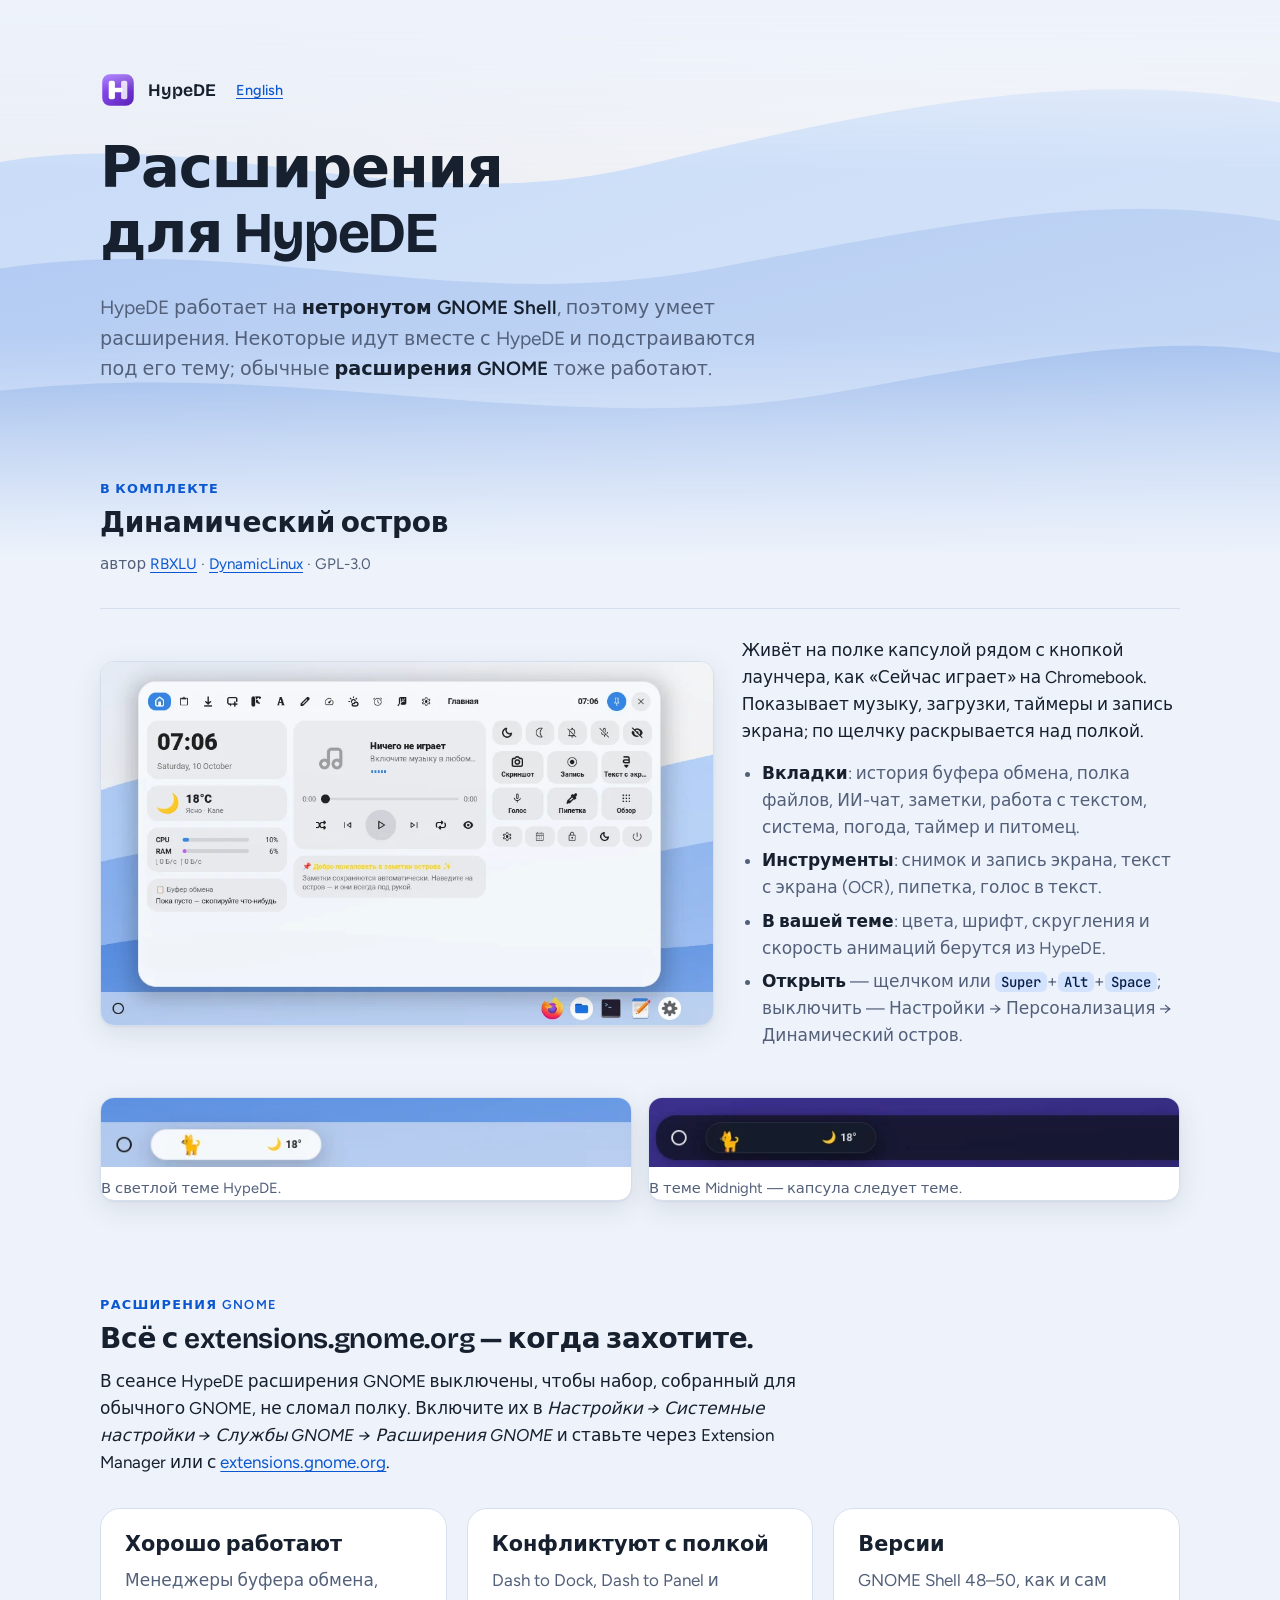
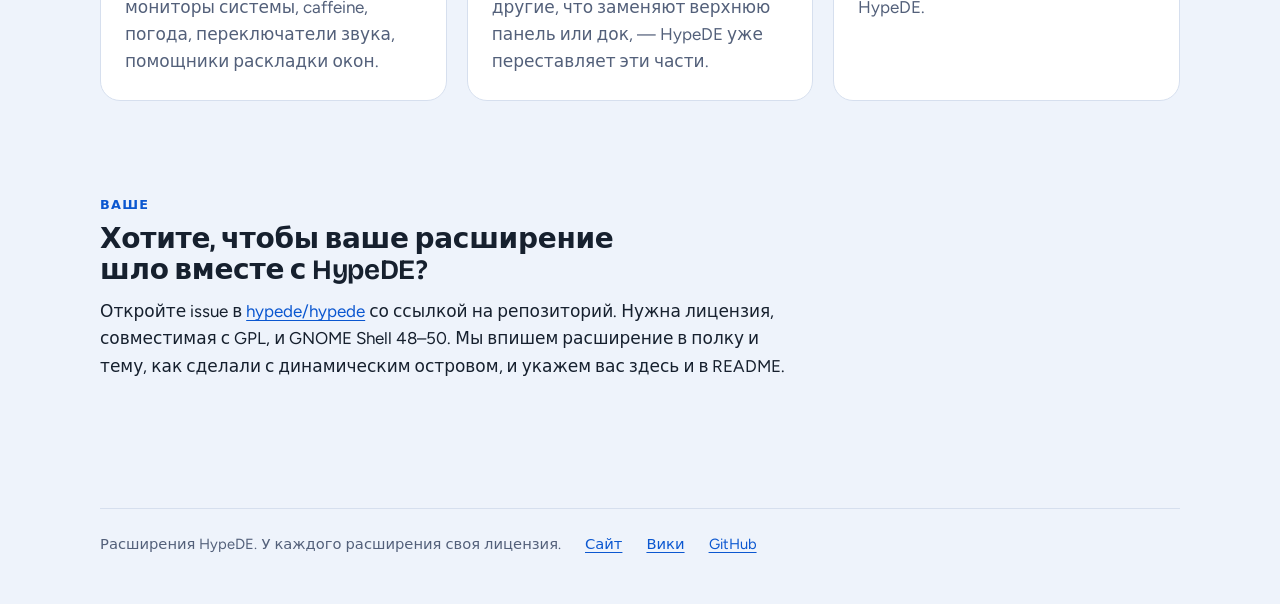
==== ru/index.html @ a624a208 "First version Co-Authored-By: Claude Opus 5.5 <noreply@anthropic.com> Claude-Session: https://claude" ====
<!doctype html>
<html lang="ru">
<head>
<meta charset="utf-8">
<meta name="viewport" content="width=device-width, initial-scale=1, viewport-fit=cover">
<title>Расширения HypeDE</title>
<meta name="description" content="Расширения для HypeDE: динамический остров на полке и как пользоваться расширениями GNOME.">
<link rel="icon" href="../assets/img/logo.svg" type="image/svg+xml">
<link rel="alternate" hreflang="en" href="https://extensions.hypede.xyz/">
<link rel="preconnect" href="https://fonts.googleapis.com">
<link rel="preconnect" href="https://fonts.gstatic.com" crossorigin>
<link rel="stylesheet" href="https://fonts.googleapis.com/css2?family=Bricolage+Grotesque:opsz,wght@12..96,600;12..96,700&family=Figtree:wght@400;500;600&family=JetBrains+Mono:wght@500&display=swap">
<link rel="stylesheet" href="../assets/site.css?v=d804f1b828">
<style>
  body { padding-block-end: 48px; }
  kbd { font: 500 0.82em var(--font-mono); padding: 1px 6px; border-radius: 6px; background: var(--accent-soft); color: var(--on-accent-soft); }
  .by { color: var(--muted); font-size: 0.95rem; }
  .caps { display: grid; grid-template-columns: repeat(auto-fit, minmax(260px, 1fr)); gap: 16px; margin-top: 20px; }
  .caps figure { border-radius: 14px; overflow: hidden; }
  @media (prefers-reduced-motion: no-preference) {
    .hero > * { animation: rise-in 700ms cubic-bezier(0.2, 0.8, 0.2, 1) both; }
    .hero > :nth-child(2) { animation-delay: 80ms; }
    .hero > :nth-child(3) { animation-delay: 160ms; }
    section { animation: rise-in 800ms cubic-bezier(0.2, 0.8, 0.2, 1) 200ms both; }
    .how article { transition: transform 320ms cubic-bezier(0.2, 0.8, 0.2, 1), box-shadow 320ms; }
    .how article:hover { transform: translateY(-4px); box-shadow: var(--shadow); }
  }
</style>
</head>
<body>
<main class="page">
  <header class="hero" id="top">
    <div class="brand">
      <img src="../assets/img/logo.svg" alt="" width="36" height="36">
      HypeDE
      <a class="lang" href="../" hreflang="en" lang="en">English</a>
    </div>
    <h1>Расширения для HypeDE</h1>
    <p class="lede">HypeDE работает на <strong>нетронутом GNOME Shell</strong>, поэтому умеет расширения. Некоторые идут вместе с HypeDE и подстраиваются под его тему; обычные <strong>расширения GNOME</strong> тоже работают.</p>
  </header>

  <section id="island">
    <div class="section-head">
      <span class="eyebrow">В комплекте</span>
      <h2>Динамический остров</h2>
      <p class="by">автор <a href="https://github.com/RBXLU">RBXLU</a> · <a href="https://github.com/RBXLU/DynamicLinux">DynamicLinux</a> · GPL-3.0</p>
    </div>
    <div class="part">
      <div class="part-text">
        <p>Живёт на полке капсулой рядом с кнопкой лаунчера, как «Сейчас играет» на Chromebook. Показывает музыку, загрузки, таймеры и запись экрана; по щелчку раскрывается над полкой.</p>
        <ul>
          <li><strong>Вкладки</strong>: история буфера обмена, полка файлов, ИИ-чат, заметки, работа с текстом, система, погода, таймер и питомец.</li>
          <li><strong>Инструменты</strong>: снимок и запись экрана, текст с экрана (OCR), пипетка, голос в текст.</li>
          <li><strong>В вашей теме</strong>: цвета, шрифт, скругления и скорость анимаций берутся из HypeDE.</li>
          <li><strong>Открыть</strong> — щелчком или <kbd>Super</kbd>+<kbd>Alt</kbd>+<kbd>Space</kbd>; выключить — Настройки → Персонализация → Динамический остров.</li>
        </ul>
      </div>
      <figure class="screen">
        <img src="../assets/img/island-open.webp" width="960" height="570" alt="Динамический остров раскрыт над полкой: часы, погода, нагрузка системы, плеер и быстрые инструменты">
      </figure>
    </div>
    <div class="caps">
      <figure class="screen"><img src="../assets/img/island-capsule.webp" width="620" height="80" alt="" loading="lazy"><figcaption>В светлой теме HypeDE.</figcaption></figure>
      <figure class="screen"><img src="../assets/img/island-capsule-dark.webp" width="620" height="80" alt="" loading="lazy"><figcaption>В теме Midnight — капсула следует теме.</figcaption></figure>
    </div>
  </section>

  <section id="gnome">
    <div class="section-head">
      <span class="eyebrow">Расширения GNOME</span>
      <h2>Всё с extensions.gnome.org — когда захотите.</h2>
      <p>В сеансе HypeDE расширения GNOME выключены, чтобы набор, собранный для обычного GNOME, не сломал полку. Включите их в <em>Настройки → Системные настройки → Службы GNOME → Расширения GNOME</em> и ставьте через Extension Manager или с <a href="https://extensions.gnome.org">extensions.gnome.org</a>.</p>
    </div>
    <div class="how">
      <article>
        <h3>Хорошо работают</h3>
        <p>Менеджеры буфера обмена, мониторы системы, caffeine, погода, переключатели звука, помощники раскладки окон.</p>
      </article>
      <article>
        <h3>Конфликтуют с полкой</h3>
        <p>Dash to Dock, Dash to Panel и другие, что заменяют верхнюю панель или док, — HypeDE уже переставляет эти части.</p>
      </article>
      <article>
        <h3>Версии</h3>
        <p>GNOME Shell 48–50, как и сам HypeDE.</p>
      </article>
    </div>
  </section>

  <section id="yours">
    <div class="section-head">
      <span class="eyebrow">Ваше</span>
      <h2>Хотите, чтобы ваше расширение шло вместе с HypeDE?</h2>
      <p>Откройте issue в <a href="https://github.com/hypede/hypede/issues">hypede/hypede</a> со ссылкой на репозиторий. Нужна лицензия, совместимая с GPL, и GNOME Shell 48–50. Мы впишем расширение в полку и тему, как сделали с динамическим островом, и укажем вас здесь и в README.</p>
    </div>
  </section>

  <footer>
    <span>Расширения HypeDE. У каждого расширения своя лицензия.</span>
    <a href="https://hypede.xyz/ru/">Сайт</a>
    <a href="https://wiki.hypede.xyz/ru/">Вики</a>
    <a href="https://github.com/hypede/hypede">GitHub</a>
  </footer>
</main>
</body>
</html>
---- assets/site.css ----
/* HypeDE site.
   Layout: a single reading column over the Horizon wallpaper, with the site's
   own navigation docked as a HypeDE shelf at the bottom of the window. */
:root {
  --sky: #eef3fb;          /* page ground, the pale top of the Horizon wallpaper */
  --surface: #ffffff;      /* cards and shelf bubbles */
  --ink: #16202e;          /* body text, blue-biased near-black */
  --muted: #53607a;        /* secondary text */
  --line: #d6dfee;         /* hairlines */
  --accent: #0b57d0;       /* Chrome OS–style tonal blue */
  --accent-soft: #d3e3fd;  /* selected pills, code chips */
  --on-accent-soft: #041e49;
  --shelf: rgba(242, 245, 250, 0.86);
  --shadow: 0 1px 2px rgba(22, 32, 46, 0.06), 0 8px 28px rgba(22, 32, 46, 0.10);

  --font-display: "Bricolage Grotesque", "Segoe UI", system-ui, sans-serif;
  --font-body: "Figtree", "Segoe UI", system-ui, sans-serif;
  --font-mono: "JetBrains Mono", ui-monospace, "SFMono-Regular", monospace;

  --step-0: 1.0625rem;
  --step-1: 1.3rem;
  --step-2: 1.75rem;
  --step-3: clamp(2.2rem, 4.8vw, 3.6rem);
  --radius: 20px;
  --shelf-height: 60px;
}
@media (prefers-color-scheme: dark) {
  :root:not([data-theme="light"]) {
    --sky: #0f1726; --surface: #1b2436; --ink: #e6ecf6; --muted: #a3b0c7;
    --line: #2c3850; --accent: #a8c7fa; --accent-soft: #0b3a82; --on-accent-soft: #d3e3fd;
    --shelf: rgba(18, 24, 36, 0.84);
    --shadow: 0 1px 2px rgba(0, 0, 0, 0.3), 0 10px 30px rgba(0, 0, 0, 0.35);
    color-scheme: dark;
  }
}
:root[data-theme="dark"] {
  --sky: #0f1726; --surface: #1b2436; --ink: #e6ecf6; --muted: #a3b0c7;
  --line: #2c3850; --accent: #a8c7fa; --accent-soft: #0b3a82; --on-accent-soft: #d3e3fd;
  --shelf: rgba(18, 24, 36, 0.84);
  --shadow: 0 1px 2px rgba(0, 0, 0, 0.3), 0 10px 30px rgba(0, 0, 0, 0.35);
  color-scheme: dark;
}

*, *::before, *::after { box-sizing: border-box; }
[hidden] { display: none !important; }
html { scroll-behavior: smooth; scroll-padding-top: 24px; overflow-x: clip; }
body {
  margin: 0;
  background: var(--sky);
  color: var(--ink);
  font: 400 var(--step-0)/1.6 var(--font-body);
  padding-inline: 16px;
  padding-block: 0 calc(var(--shelf-height) + 32px + env(safe-area-inset-bottom, 0px));
}
img { max-width: 100%; height: auto; display: block; }
a { color: var(--accent); text-underline-offset: 3px; }
:focus-visible { outline: 3px solid var(--accent); outline-offset: 3px; border-radius: 6px; }
h1, h2, h3 { font-family: var(--font-display); line-height: 1.12; text-wrap: balance; margin: 0; }
h1 { font-size: var(--step-3); font-weight: 700; letter-spacing: -0.02em; }
h2 { font-size: var(--step-2); font-weight: 650; letter-spacing: -0.01em; }
h3 { font-size: var(--step-1); font-weight: 600; }
p { margin: 0; }
code, pre { font-family: var(--font-mono); font-size: 0.88em; }
:not(pre) > code { background: var(--accent-soft); color: var(--on-accent-soft); padding: 0.1em 0.4em; border-radius: 6px; }

.page { max-width: 1080px; margin-inline: auto; display: grid; grid-template-columns: minmax(0, 1fr); gap: 96px; }

/* ---------- hero ---------- */
.hero {
  position: relative;
  padding-block: 72px 0;
  display: grid;
  grid-template-columns: minmax(0, 1fr);
  gap: 28px;
  justify-items: start;
}
.hero > * { max-width: 100%; min-width: 0; }
.hero::before {
  /* the Horizon wallpaper as a soft backdrop behind the heading */
  content: "";
  position: absolute;
  top: 0;
  left: calc(50% - 50vw);
  width: 100vw;
  height: 560px;
  background: url("img/horizon-light.svg") center bottom / cover no-repeat;
  opacity: 0.55;
  z-index: -1;
  mask-image: linear-gradient(to bottom, transparent, #000 30%, #000 60%, transparent);
}
@media (prefers-color-scheme: dark) { :root:not([data-theme="light"]) .hero::before { background-image: url("img/horizon-dark.svg"); } }
:root[data-theme="dark"] .hero::before { background-image: url("img/horizon-dark.svg"); }

.brand { display: flex; align-items: center; gap: 12px; font: 650 1.1rem var(--font-display); }
.brand img { width: 36px; height: 36px; }
.lang { margin-left: 8px; font: 500 0.9rem var(--font-body); }
.hero h1 { max-width: 18ch; }
.lede { max-width: 58ch; font-size: 1.2rem; color: var(--muted); }
.lede strong { color: var(--ink); font-weight: 600; }

.install {
  display: flex; align-items: center; gap: 10px; flex-wrap: wrap;
  background: var(--surface); border: 1px solid var(--line); border-radius: 999px;
  padding: 8px 8px 8px 20px; box-shadow: var(--shadow); max-width: 100%;
}
.install code { background: none; color: var(--ink); padding: 0; font-size: 0.92rem; overflow-wrap: anywhere; }
.install .prompt { color: var(--muted); user-select: none; }
button, .button {
  font: 600 0.95rem var(--font-body); cursor: pointer; border: 0; border-radius: 999px;
  padding: 10px 18px; background: var(--accent); color: var(--surface); text-decoration: none;
}
.button.quiet { background: var(--accent-soft); color: var(--on-accent-soft); }
.actions { display: flex; gap: 12px; flex-wrap: wrap; }

.screen {
  width: 100%;
  border-radius: 14px;
  overflow: hidden;
  box-shadow: var(--shadow);
  border: 1px solid var(--line);
  background: var(--surface);
}
.screen img { width: 100%; }
figure { margin: 0; display: grid; gap: 10px; }
figcaption { color: var(--muted); font-size: 0.92rem; }

/* ---------- parts ---------- */
.section-head { display: grid; gap: 12px; max-width: 64ch; margin-bottom: 32px; }
.eyebrow { font: 600 0.8rem var(--font-body); letter-spacing: 0.1em; text-transform: uppercase; color: var(--accent); }
.part {
  display: grid; gap: 28px; align-items: center;
  grid-template-columns: minmax(0, 5fr) minmax(0, 7fr);
  padding-block: 28px;
  border-top: 1px solid var(--line);
}
.part:nth-of-type(even) { grid-template-columns: minmax(0, 7fr) minmax(0, 5fr); }
.part:nth-of-type(even) .part-text { order: 2; }
.part-text { display: grid; gap: 14px; min-width: 0; }
.part-text ul { margin: 0; padding-left: 1.2em; display: grid; gap: 6px; color: var(--muted); }
.part-text li strong { color: var(--ink); font-weight: 600; }
.stack { font: 500 0.85rem var(--font-mono); color: var(--muted); }

/* ---------- how ---------- */
.how { display: grid; grid-template-columns: repeat(auto-fit, minmax(260px, 1fr)); gap: 20px; }
.how article { background: var(--surface); border-radius: var(--radius); padding: 24px; display: grid; gap: 10px; align-content: start; border: 1px solid var(--line); }
.how p { color: var(--muted); }
pre.tree {
  margin: 24px 0 0; padding: 20px; overflow-x: auto; border-radius: var(--radius);
  background: var(--surface); border: 1px solid var(--line); line-height: 1.7;
}

/* ---------- install ---------- */
.steps { display: grid; gap: 18px; counter-reset: step; }
.step { display: grid; grid-template-columns: 40px minmax(0, 1fr); gap: 16px; }
.step::before {
  counter-increment: step; content: counter(step);
  width: 40px; height: 40px; border-radius: 50%; display: grid; place-items: center;
  background: var(--accent-soft); color: var(--on-accent-soft); font: 700 1rem var(--font-display);
}
.step div { display: grid; gap: 8px; min-width: 0; }
.step p { color: var(--muted); }
.code {
  position: relative; margin: 0; padding: 16px 18px; overflow-x: auto;
  background: var(--surface); border: 1px solid var(--line); border-radius: 14px; line-height: 1.6;
}
.code button { position: absolute; top: 8px; right: 8px; padding: 6px 12px; font-size: 0.8rem; background: var(--accent-soft); color: var(--on-accent-soft); }

.limits { display: grid; gap: 12px; max-width: 70ch; color: var(--muted); padding-left: 1.2em; margin: 0; }

footer { color: var(--muted); font-size: 0.92rem; display: flex; gap: 12px 24px; flex-wrap: wrap; border-top: 1px solid var(--line); padding-top: 24px; }

/* ---------- the shelf (site navigation) ---------- */
.shelf {
  position: fixed; left: 0; right: 0; bottom: 0; z-index: 10;
  height: calc(var(--shelf-height) + env(safe-area-inset-bottom, 0px));
  padding: 8px 12px calc(8px + env(safe-area-inset-bottom, 0px));
  display: flex; align-items: center; gap: 8px;
  background: var(--shelf);
  backdrop-filter: blur(18px) saturate(1.4);
  -webkit-backdrop-filter: blur(18px) saturate(1.4);
  border-top: 1px solid var(--line);
}
.ring {
  width: 44px; height: 44px; border-radius: 50%; display: grid; place-items: center;
  background: transparent; padding: 0; flex: none;
}
.ring::after { content: ""; width: 14px; height: 14px; border-radius: 50%; border: 2px solid var(--ink); }
.ring:hover, .ring[aria-expanded="true"] { background: var(--line); }
.shelf-apps { flex: 1; display: flex; justify-content: center; gap: 4px; min-width: 0; overflow-x: auto; scrollbar-width: none; }
.shelf-apps a {
  display: flex; align-items: center; gap: 8px; height: 44px; padding: 0 14px; border-radius: 999px;
  color: var(--ink); text-decoration: none; font-weight: 500; font-size: 0.95rem; white-space: nowrap;
}
.shelf-apps a:hover { background: var(--line); }
.shelf-apps a[aria-current="true"] { background: var(--accent-soft); color: var(--on-accent-soft); }
.tray {
  flex: none; display: flex; align-items: center; gap: 10px; height: 40px; padding: 0 14px;
  border-radius: 999px; background: var(--line); font: 600 0.92rem var(--font-body);
  font-variant-numeric: tabular-nums;
}
.tray svg { width: 16px; height: 16px; fill: var(--ink); }

/* launcher bubble opened by the ring */
.bubble {
  position: fixed; left: 12px; bottom: calc(var(--shelf-height) + 10px + env(safe-area-inset-bottom, 0px));
  width: min(420px, calc(100vw - 24px)); z-index: 11;
  background: var(--surface); border-radius: 24px; box-shadow: var(--shadow); border: 1px solid var(--line);
  padding: 16px; display: grid; gap: 12px;
}
.bubble label { font: 600 0.8rem var(--font-body); color: var(--muted); letter-spacing: 0.06em; text-transform: uppercase; }
.bubble input {
  width: 100%; font: 500 1rem var(--font-body); padding: 12px 18px; border-radius: 999px;
  border: 2px solid var(--accent); background: var(--sky); color: var(--ink);
}
.bubble ul { list-style: none; margin: 0; padding: 0; display: grid; gap: 2px; }
.bubble a { display: block; padding: 10px 14px; border-radius: 12px; color: var(--ink); text-decoration: none; }
.bubble a:hover, .bubble a:focus-visible { background: var(--accent-soft); color: var(--on-accent-soft); }
.bubble .calc { font: 600 1.1rem var(--font-mono); padding: 10px 14px; border-radius: 12px; background: var(--accent-soft); color: var(--on-accent-soft); }

@media (max-width: 760px) {
  .page { gap: 64px; }
  .hero { padding-block: 40px 0; }
  .part, .part:nth-of-type(even) { grid-template-columns: minmax(0, 1fr); }
  .part:nth-of-type(even) .part-text { order: 0; }
  .shelf-apps a span { display: none; }
  .shelf-apps a { padding: 0 12px; }
  .tray .date { display: none; }
  .install { border-radius: 20px; padding: 14px 16px; }
}
/* ---------- motion ----------
   Everything below is decoration: the page is complete without it, and
   prefers-reduced-motion switches it off. Scroll reveals only apply once
   site.js has marked the page with .motion, and never to what is already
   on screen at load. */

@keyframes rise-in {
  from { opacity: 0; transform: translateY(18px); }
  to { opacity: 1; transform: none; }
}
@keyframes drift {
  from { background-position: 0% 100%; }
  to { background-position: 100% 100%; }
}
@keyframes tilt-in {
  from { opacity: 0; transform: perspective(1400px) rotateX(14deg) translateY(40px) scale(0.96); }
  to { opacity: 1; transform: perspective(1400px) rotateX(0) translateY(0) scale(1); }
}
@keyframes shelf-in {
  from { transform: translateY(100%); }
  to { transform: none; }
}
@keyframes bubble-in {
  from { opacity: 0; transform: translateY(14px) scale(0.94); }
  to { opacity: 1; transform: none; }
}
@keyframes ring-hint {
  0%, 100% { box-shadow: 0 0 0 0 color-mix(in srgb, var(--accent) 45%, transparent); }
  50% { box-shadow: 0 0 0 10px transparent; }
}
@keyframes wave {
  from { transform: translateX(0); }
  to { transform: translateX(-50%); }
}

@media (prefers-reduced-motion: no-preference) {
  /* the wallpaper drifts sideways inside its box, so nothing leaves the viewport */
  .hero::before { background-size: calc(100% + 160px) auto; animation: drift 18s ease-in-out infinite alternate; }
  .hero > * { animation: rise-in 700ms cubic-bezier(0.2, 0.8, 0.2, 1) both; }
  .hero > :nth-child(2) { animation-delay: 80ms; }
  .hero > :nth-child(3) { animation-delay: 160ms; }
  .hero > :nth-child(4) { animation-delay: 240ms; }
  .hero > :nth-child(5) { animation-delay: 320ms; }
  /* backwards, not both: once finished, the hover lift must win */
  .hero > .screen { animation: tilt-in 1100ms cubic-bezier(0.2, 0.8, 0.2, 1) 380ms backwards; }

  .shelf { animation: shelf-in 600ms cubic-bezier(0.2, 0.8, 0.2, 1) 200ms both; }
  .ring { animation: ring-hint 1.6s ease-out 1.2s 2; }
  .bubble:not([hidden]) { animation: bubble-in 260ms cubic-bezier(0.2, 0.9, 0.3, 1.2) both; transform-origin: 0 100%; }

  .screen, .how article, .gallery figure {
    transition: transform 320ms cubic-bezier(0.2, 0.8, 0.2, 1), box-shadow 320ms;
  }
  .screen:hover, .how article:hover, .gallery figure:hover {
    transform: translateY(-4px);
    box-shadow: 0 2px 4px rgba(22, 32, 46, 0.08), 0 18px 40px rgba(22, 32, 46, 0.16);
  }
  .shelf-apps a, .ring, button, .button { transition: background-color 160ms, transform 160ms; }
  .shelf-apps a:active, .ring:active, button:active, .button:active { transform: scale(0.95); }

  /* Scroll reveal: .reveal elements rise into place as they come into view. */
  .motion .reveal { opacity: 0; transform: translateY(28px); transition: opacity 700ms, transform 800ms cubic-bezier(0.2, 0.8, 0.2, 1); }
  .motion .reveal.in { opacity: 1; transform: none; }
  .motion .reveal.in:nth-child(2) { transition-delay: 90ms; }
  .motion .reveal.in:nth-child(3) { transition-delay: 180ms; }
  .motion .reveal.in:nth-child(4) { transition-delay: 270ms; }

  /* Lock screen preview: the colour waves roll across its top edge. */
  .waves { animation: wave 9s linear infinite; }
}
@media (prefers-reduced-motion: reduce) { html { scroll-behavior: auto; } }

/* ---------- lock screen and customisation sections ---------- */
.wave-band {
  position: relative; height: 90px; overflow: hidden; border-radius: var(--radius);
  background: var(--surface); border: 1px solid var(--line);
}
.waves { position: absolute; inset: 0 auto 0 0; width: 200%; height: 100%; }
.gallery { display: grid; grid-template-columns: repeat(auto-fit, minmax(280px, 1fr)); gap: 20px; }
.gallery figure { border-radius: 14px; }
.gallery figcaption { padding-inline: 4px; }
.chips { display: flex; flex-wrap: wrap; gap: 8px; margin: 0; padding: 0; list-style: none; }
.chips li {
  padding: 6px 14px; border-radius: 999px; background: var(--accent-soft); color: var(--on-accent-soft);
  font-weight: 500; font-size: 0.92rem;
}
.support { color: #ff5e5b; font-weight: 600; }

kbd { font: 500 0.82em var(--font-mono); padding: 1px 6px; border-radius: 6px; background: var(--accent-soft); color: var(--on-accent-soft); }
.features article { display: grid; gap: 8px; align-content: start; }
@media (prefers-reduced-motion: no-preference) {
  .how article { transition: transform 320ms cubic-bezier(0.2, 0.8, 0.2, 1), box-shadow 320ms; }
  .how article:hover { transform: translateY(-4px); box-shadow: var(--shadow); }
  .motion .chips li.reveal { transform: scale(0.92) translateY(10px); }
  .motion .chips li.reveal.in { transform: none; }
}
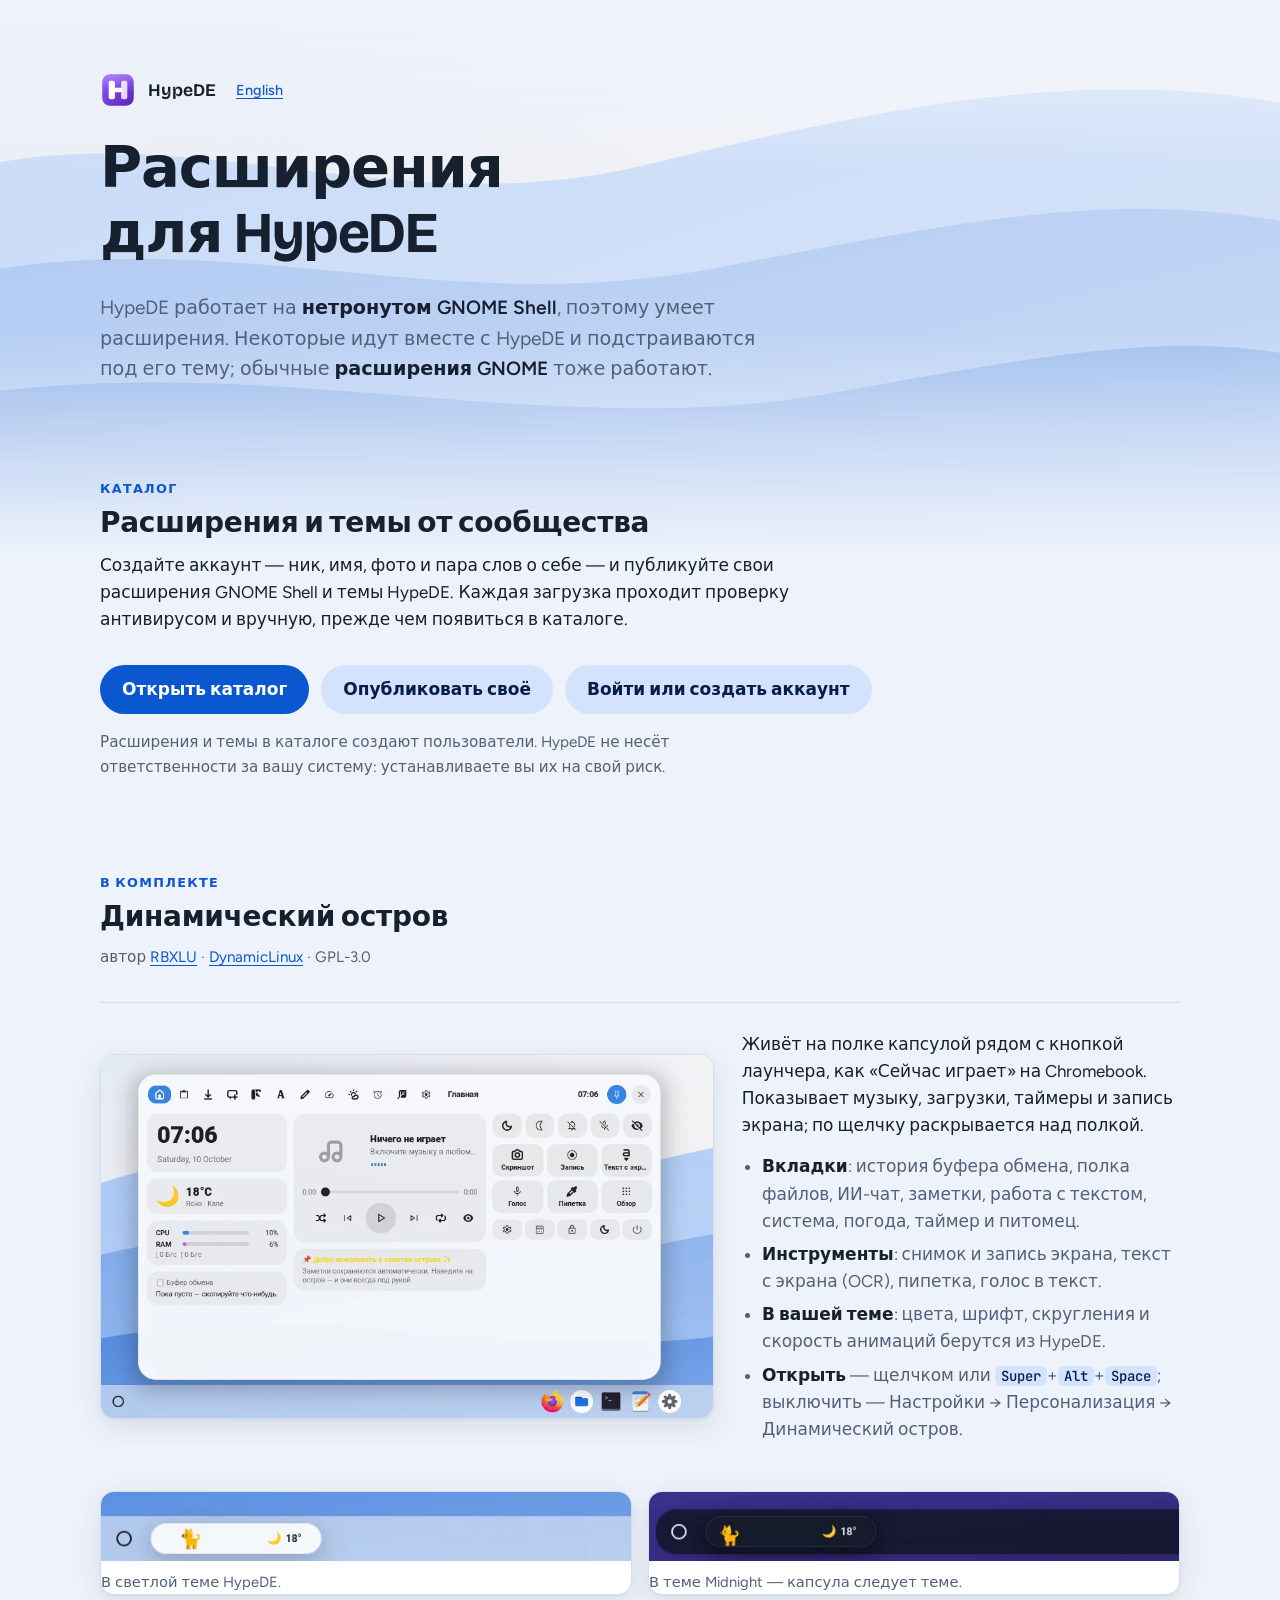
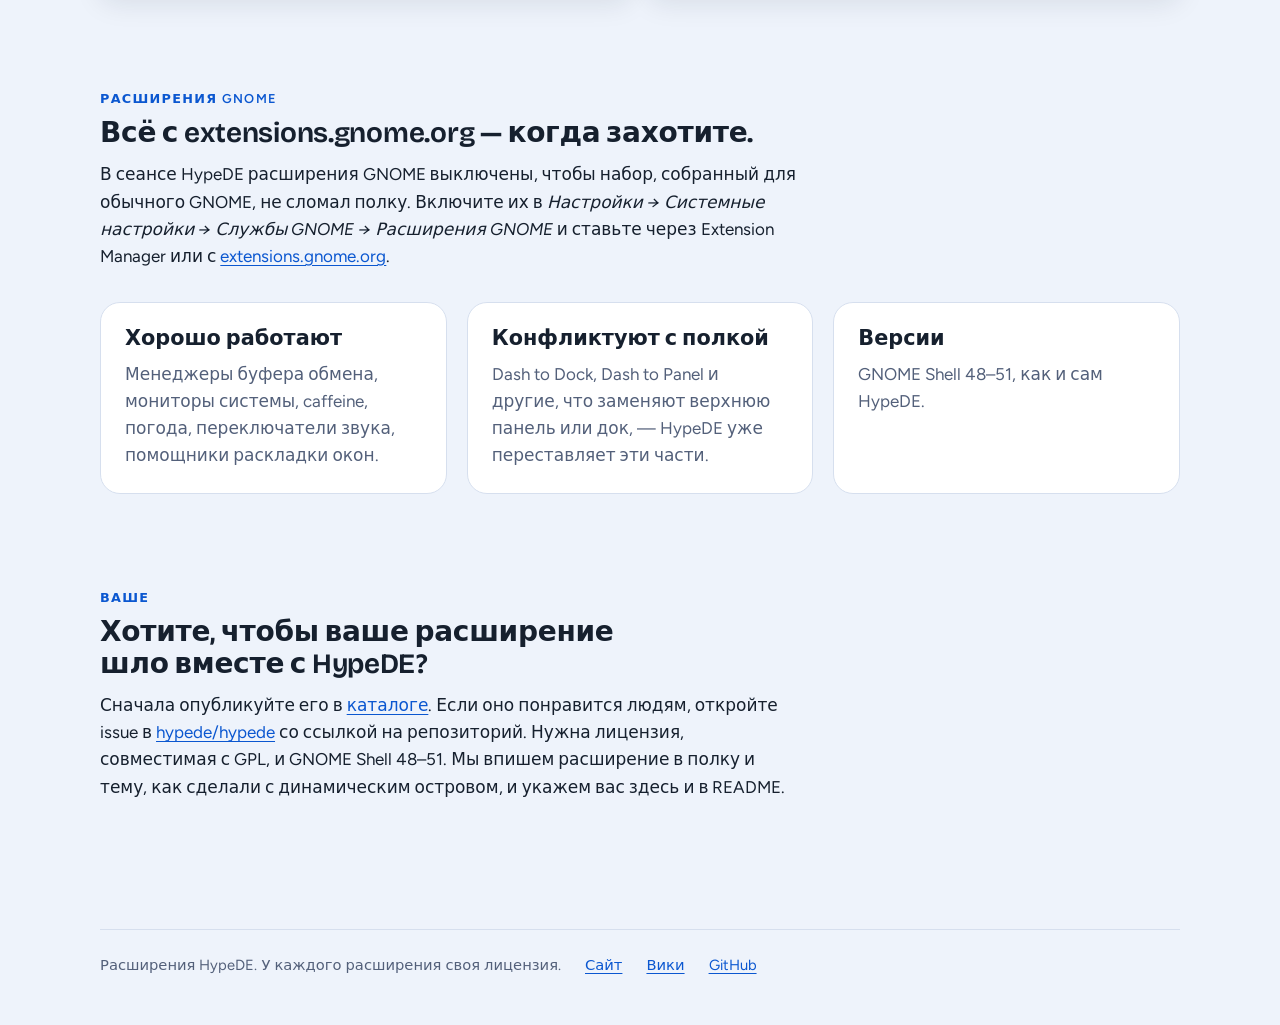
==== commit 52e6b328: "Accounts and a catalog of user extensions and themes People can now create an account on extensions." ====
--- a/ru/index.html
+++ b/ru/index.html
@@ -13,6 +13,10 @@
 <link rel="stylesheet" href="../assets/site.css?v=d804f1b828">
 <style>
   body { padding-block-end: 48px; }
+  .btn-link { display: inline-flex; align-items: center; padding: 11px 22px; border-radius: 999px; font-weight: 600; text-decoration: none;
+              background: var(--accent-soft); color: var(--on-accent-soft); }
+  .btn-link.primary { background: var(--accent); color: var(--surface); }
+  .note { color: var(--muted); font-size: 0.95rem; margin-top: 16px; max-width: 70ch; }
   kbd { font: 500 0.82em var(--font-mono); padding: 1px 6px; border-radius: 6px; background: var(--accent-soft); color: var(--on-accent-soft); }
   .by { color: var(--muted); font-size: 0.95rem; }
   .caps { display: grid; grid-template-columns: repeat(auto-fit, minmax(260px, 1fr)); gap: 16px; margin-top: 20px; }
@@ -38,6 +42,20 @@
     <h1>Расширения для HypeDE</h1>
     <p class="lede">HypeDE работает на <strong>нетронутом GNOME Shell</strong>, поэтому умеет расширения. Некоторые идут вместе с HypeDE и подстраиваются под его тему; обычные <strong>расширения GNOME</strong> тоже работают.</p>
   </header>
+
+  <section id="catalog">
+    <div class="section-head">
+      <span class="eyebrow">Каталог</span>
+      <h2>Расширения и темы от сообщества</h2>
+      <p>Создайте аккаунт — ник, имя, фото и пара слов о себе — и публикуйте свои расширения GNOME Shell и темы HypeDE. Каждая загрузка проходит проверку антивирусом и вручную, прежде чем появиться в каталоге.</p>
+    </div>
+    <div class="actions">
+      <a class="btn-link primary" href="catalog/">Открыть каталог</a>
+      <a class="btn-link" href="catalog/#/submit">Опубликовать своё</a>
+      <a class="btn-link" href="catalog/#/account">Войти или создать аккаунт</a>
+    </div>
+    <p class="note">Расширения и темы в каталоге создают пользователи. HypeDE не несёт ответственности за вашу систему: устанавливаете вы их на свой риск.</p>
+  </section>
 
   <section id="island">
     <div class="section-head">
@@ -82,7 +100,7 @@
       </article>
       <article>
         <h3>Версии</h3>
-        <p>GNOME Shell 48–50, как и сам HypeDE.</p>
+        <p>GNOME Shell 48–51, как и сам HypeDE.</p>
       </article>
     </div>
   </section>
@@ -91,7 +109,7 @@
     <div class="section-head">
       <span class="eyebrow">Ваше</span>
       <h2>Хотите, чтобы ваше расширение шло вместе с HypeDE?</h2>
-      <p>Откройте issue в <a href="https://github.com/hypede/hypede/issues">hypede/hypede</a> со ссылкой на репозиторий. Нужна лицензия, совместимая с GPL, и GNOME Shell 48–50. Мы впишем расширение в полку и тему, как сделали с динамическим островом, и укажем вас здесь и в README.</p>
+      <p>Сначала опубликуйте его в <a href="catalog/#/submit">каталоге</a>. Если оно понравится людям, откройте issue в <a href="https://github.com/hypede/hypede/issues">hypede/hypede</a> со ссылкой на репозиторий. Нужна лицензия, совместимая с GPL, и GNOME Shell 48–51. Мы впишем расширение в полку и тему, как сделали с динамическим островом, и укажем вас здесь и в README.</p>
     </div>
   </section>
 
